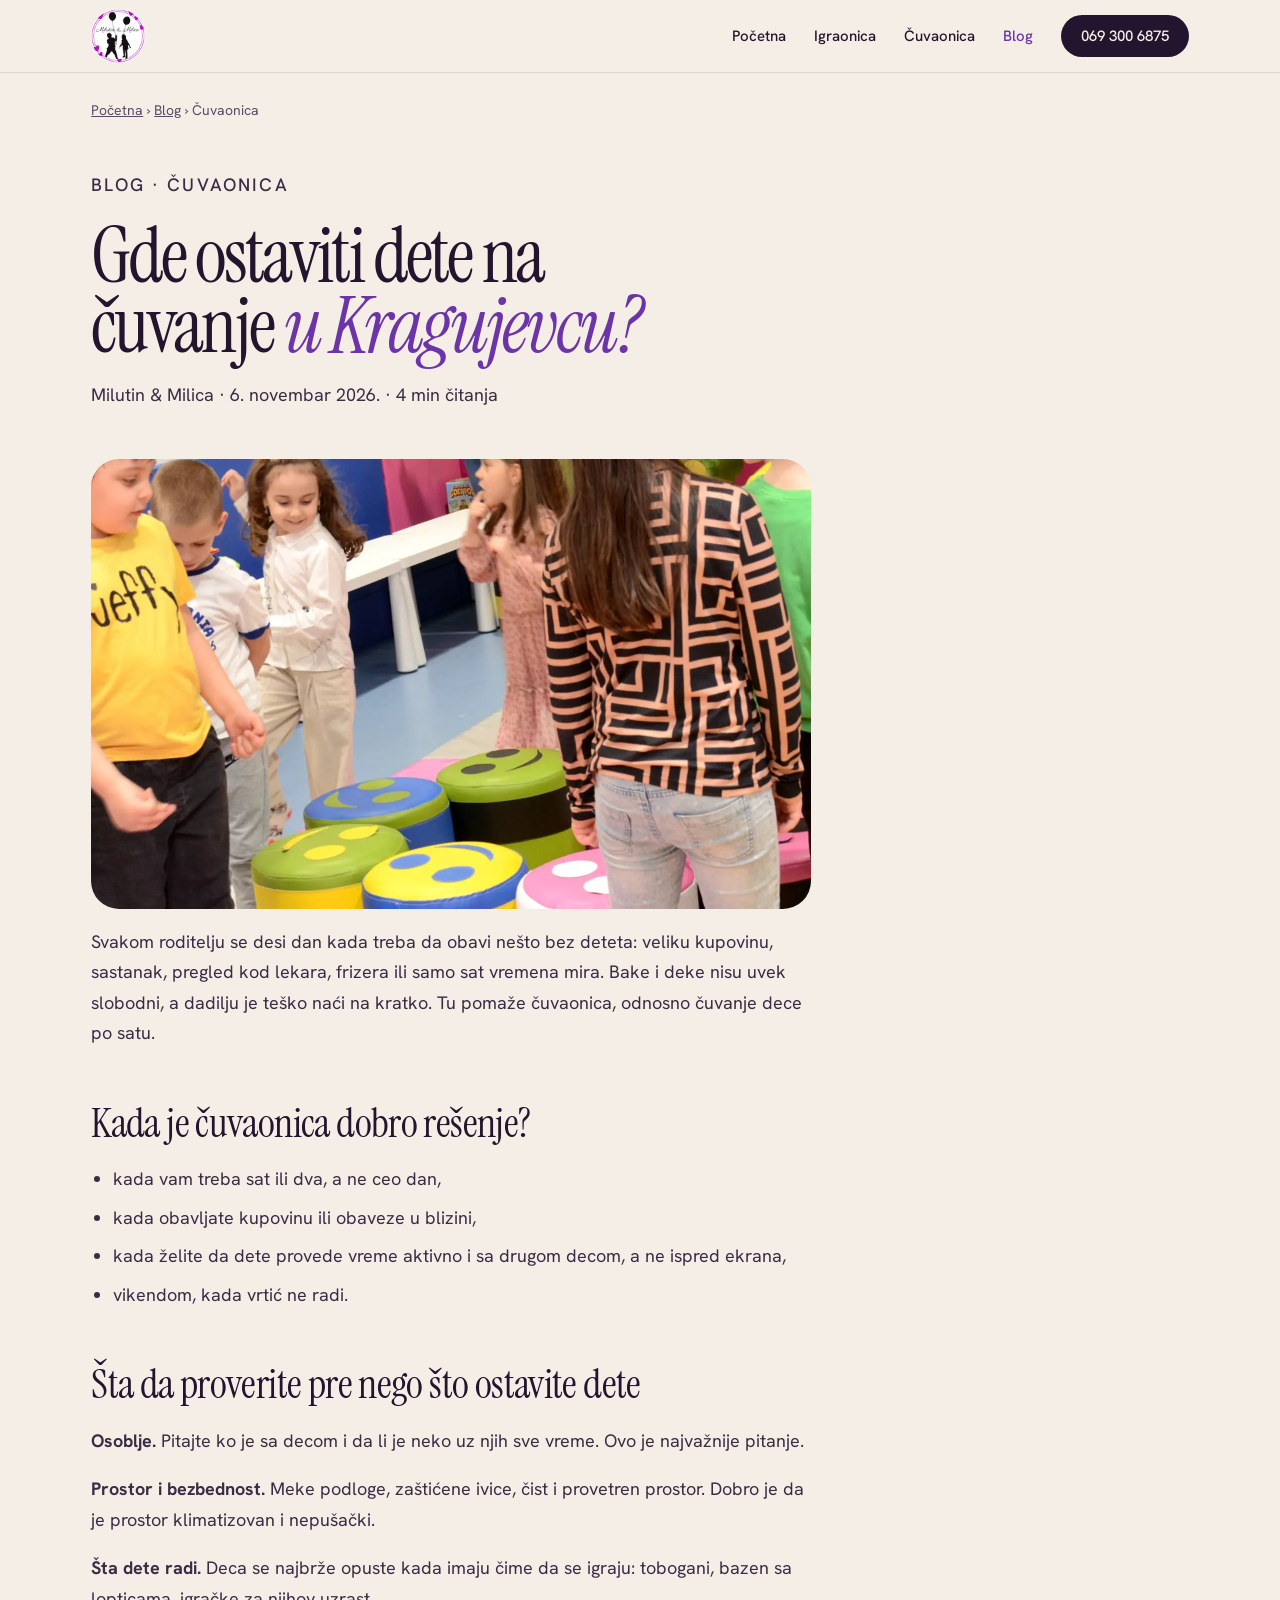
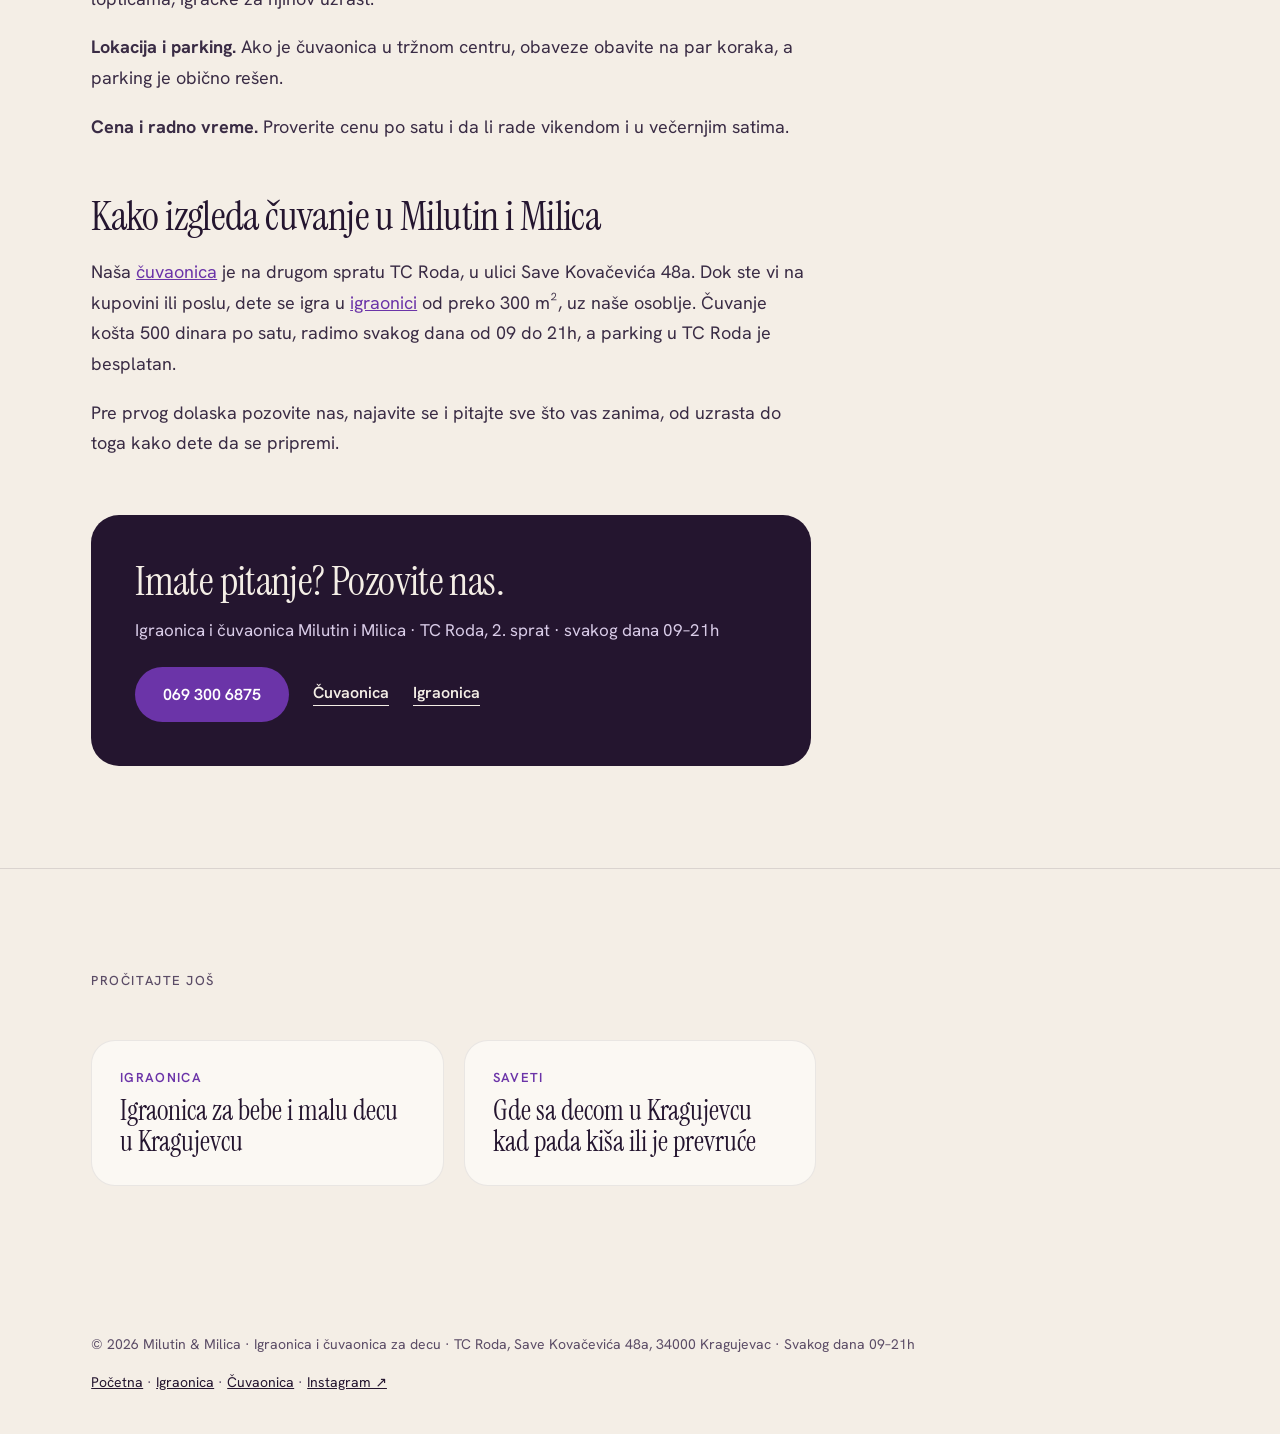
==== blog-gde-ostaviti-dete-na-cuvanje-kragujevac.html @ d4ab5230 "Add files via upload" ====
<!DOCTYPE html>
<html lang="sr">
<head>
<meta charset="utf-8">
<meta name="viewport" content="width=device-width, initial-scale=1">
<title>Gde ostaviti dete na čuvanje u Kragujevcu? Vodič za roditelje · Milutin &amp; Milica</title>
<meta name="description" content="Kupovina, sastanak, lekar ili frizer? Šta da proverite kada birate čuvanje dece u Kragujevcu i kako funkcioniše čuvaonica po satu u TC Roda.">
<meta name="robots" content="index, follow, max-image-preview:large">
<link rel="canonical" href="https://misicv89-ops.github.io/Milutin-i-Milica/blog-gde-ostaviti-dete-na-cuvanje-kragujevac">
<meta property="og:type" content="article">
<meta property="og:locale" content="sr_RS">
<meta property="og:site_name" content="Milutin &amp; Milica">
<meta property="og:url" content="https://misicv89-ops.github.io/Milutin-i-Milica/blog-gde-ostaviti-dete-na-cuvanje-kragujevac">
<meta property="og:title" content="Gde ostaviti dete na čuvanje u Kragujevcu?">
<meta property="og:description" content="Kupovina, sastanak, lekar ili frizer? Šta da proverite kada birate čuvanje dece u Kragujevcu i kako funkcioniše čuvaonica po satu u TC Roda.">
<meta property="og:image" content="https://misicv89-ops.github.io/Milutin-i-Milica/og-image.jpg">
<meta name="twitter:card" content="summary_large_image">
<meta name="theme-color" content="#F4EEE6">
<link rel="icon" href="data:image/svg+xml,%3Csvg xmlns='http://www.w3.org/2000/svg' viewBox='0 0 64 64'%3E%3Ccircle cx='32' cy='32' r='32' fill='%236B34A8'/%3E%3Ctext x='32' y='42' text-anchor='middle' font-family='Georgia,serif' font-size='26' fill='%23F4EEE6'%3EM%26amp;M%3C/text%3E%3C/svg%3E">
<link rel="preconnect" href="https://fonts.googleapis.com">
<link rel="preconnect" href="https://fonts.gstatic.com" crossorigin="">
<link href="https://fonts.googleapis.com/css2?family=Instrument+Serif:ital@0;1&amp;family=Hanken+Grotesk:wght@400;500;600&amp;display=swap" rel="stylesheet">
<link rel="stylesheet" href="mm-sub.css">
<script type="application/ld+json">{"@context": "https://schema.org", "@graph": [{"@type": "BreadcrumbList", "itemListElement": [{"@type": "ListItem", "position": 1, "name": "Početna", "item": "https://misicv89-ops.github.io/Milutin-i-Milica/"}, {"@type": "ListItem", "position": 2, "name": "Blog", "item": "https://misicv89-ops.github.io/Milutin-i-Milica/blog"}, {"@type": "ListItem", "position": 3, "name": "Gde ostaviti dete na čuvanje u Kragujevcu?", "item": "https://misicv89-ops.github.io/Milutin-i-Milica/blog-gde-ostaviti-dete-na-cuvanje-kragujevac"}]}, {"@type": "BlogPosting", "headline": "Gde ostaviti dete na čuvanje u Kragujevcu?", "description": "Kupovina, sastanak, lekar ili frizer? Šta da proverite kada birate čuvanje dece u Kragujevcu i kako funkcioniše čuvaonica po satu u TC Roda.", "inLanguage": "sr", "datePublished": "2026-11-06", "dateModified": "2026-11-06", "mainEntityOfPage": "https://misicv89-ops.github.io/Milutin-i-Milica/blog-gde-ostaviti-dete-na-cuvanje-kragujevac", "image": "https://misicv89-ops.github.io/Milutin-i-Milica/og-image.jpg", "author": {"@type": "Organization", "@id": "https://misicv89-ops.github.io/Milutin-i-Milica/#biz", "name": "Igraonica i čuvaonica Milutin i Milica"}, "publisher": {"@type": "Organization", "@id": "https://misicv89-ops.github.io/Milutin-i-Milica/#biz", "name": "Igraonica i čuvaonica Milutin i Milica"}}]}</script>
</head>
<body>
<header class="hd">
  <div class="wrap">
    <a href="./" aria-label="Milutin &amp; Milica, početna"><img src="uploads/milutin-i-milica-logo-badge.png" alt="Milutin &amp; Milica logo" width="54" height="54"></a>
    <nav class="nav" aria-label="Glavna navigacija">
      <a href="./">Početna</a>
      <a href="igraonica.html">Igraonica</a>
      <a href="cuvaonica.html">Čuvaonica</a>
      <a href="blog.html" aria-current="page">Blog</a>
      <a class="tel" href="tel:+381693006875">069 300 6875</a>
    </nav>
  </div>
</header>

<main>
<section class="top">
  <div class="wrap">
    <p class="crumbs"><a href="./">Početna</a> › <a href="blog.html">Blog</a> › Čuvaonica</p>
    <article class="post" style="margin-top:clamp(28px,4vw,56px)">
      <p class="eyebrow">Blog · Čuvaonica</p>
      <h1 class="h1" style="font-size:clamp(42px,6vw,88px)">Gde ostaviti dete na čuvanje <em>u Kragujevcu?</em></h1>
      <p class="meta">Milutin &amp; Milica · 6. novembar 2026. · 4 min čitanja</p>
      <div class="cover"><img src="uploads/milutin-i-milica-instagram-slike/galerija/galerija-deca-igra-u-krugu.webp" alt="Deca se igraju uz osoblje čuvaonice u Kragujevcu" fetchpriority="high"></div>
<p>Svakom roditelju se desi dan kada treba da obavi nešto bez deteta: veliku kupovinu, sastanak, pregled kod lekara, frizera ili samo sat vremena mira. Bake i deke nisu uvek slobodni, a dadilju je teško naći na kratko. Tu pomaže čuvaonica, odnosno čuvanje dece po satu.</p>
<h2>Kada je čuvaonica dobro rešenje?</h2>
<ul>
<li>kada vam treba sat ili dva, a ne ceo dan,</li>
<li>kada obavljate kupovinu ili obaveze u blizini,</li>
<li>kada želite da dete provede vreme aktivno i sa drugom decom, a ne ispred ekrana,</li>
<li>vikendom, kada vrtić ne radi.</li>
</ul>
<h2>Šta da proverite pre nego što ostavite dete</h2>
<p><strong>Osoblje.</strong> Pitajte ko je sa decom i da li je neko uz njih sve vreme. Ovo je najvažnije pitanje.</p>
<p><strong>Prostor i bezbednost.</strong> Meke podloge, zaštićene ivice, čist i provetren prostor. Dobro je da je prostor klimatizovan i nepušački.</p>
<p><strong>Šta dete radi.</strong> Deca se najbrže opuste kada imaju čime da se igraju: tobogani, bazen sa lopticama, igračke za njihov uzrast.</p>
<p><strong>Lokacija i parking.</strong> Ako je čuvaonica u tržnom centru, obaveze obavite na par koraka, a parking je obično rešen.</p>
<p><strong>Cena i radno vreme.</strong> Proverite cenu po satu i da li rade vikendom i u večernjim satima.</p>
<h2>Kako izgleda čuvanje u Milutin i Milica</h2>
<p>Naša <a href="cuvaonica.html">čuvaonica</a> je na drugom spratu TC Roda, u ulici Save Kovačevića 48a. Dok ste vi na kupovini ili poslu, dete se igra u <a href="igraonica.html">igraonici</a> od preko 300 m², uz naše osoblje. Čuvanje košta 500 dinara po satu, radimo svakog dana od 09 do 21h, a parking u TC Roda je besplatan.</p>
<p>Pre prvog dolaska pozovite nas, najavite se i pitajte sve što vas zanima, od uzrasta do toga kako dete da se pripremi.</p>
      <div class="cta">
        <h2 class="h3" style="margin:0">Imate pitanje? Pozovite nas.</h2>
        <p style="margin:12px 0 0;font-size:17px">Igraonica i čuvaonica Milutin i Milica · TC Roda, 2. sprat · svakog dana 09–21h</p>
        <div class="btns" style="margin-top:22px"><a class="btn" href="tel:+381693006875">069 300 6875</a><a class="lnk" href="cuvaonica.html" style="color:#F4EEE6">Čuvaonica</a><a class="lnk" href="igraonica.html" style="color:#F4EEE6">Igraonica</a></div>
      </div>
    </article>
  </div>
</section>

<section class="sec">
  <div class="wrap">
    <p class="eyebrow">Pročitajte još</p>
    <div class="more">
      <a href="blog-igraonica-za-bebe-kragujevac.html"><small>Igraonica</small><strong>Igraonica za bebe i malu decu u Kragujevcu</strong></a>
      <a href="blog-gde-sa-decom-kragujevac.html"><small>Saveti</small><strong>Gde sa decom u Kragujevcu kad pada kiša ili je prevruće</strong></a>
    </div>
  </div>
</section>
</main>

<footer class="ft">
  <div class="wrap">
    <span>© 2026 Milutin &amp; Milica · Igraonica i čuvaonica za decu · TC Roda, Save Kovačevića 48a, 34000 Kragujevac · Svakog dana 09–21h</span>
    <span><a href="./">Početna</a> · <a href="igraonica.html">Igraonica</a> · <a href="cuvaonica.html">Čuvaonica</a> · <a href="https://www.instagram.com/igraonica_milutin_i_milica/" target="_blank" rel="noopener">Instagram ↗</a></span>
  </div>
</footer>
<nav class="mbar" aria-label="Brzi poziv"><a href="tel:+381693006875">Pozovi 069 300 6875</a></nav>
</body>
</html>
---- mm-sub.css ----
*{box-sizing:border-box}
html{scroll-behavior:smooth}
body{margin:0;background:#F4EEE6;color:#24152F;font-family:'Hanken Grotesk',system-ui,sans-serif;-webkit-font-smoothing:antialiased}
a{color:#6B34A8}
:focus-visible{outline:2px solid #6B34A8;outline-offset:4px}
em{font-style:italic;color:#6B34A8}
.wrap{max-width:1200px;margin:0 auto;padding:0 clamp(20px,4vw,56px)}
.hd{position:sticky;top:0;z-index:40;background:rgba(244,238,230,.9);backdrop-filter:blur(16px);-webkit-backdrop-filter:blur(16px);border-bottom:1px solid rgba(36,21,47,.1)}
.hd .wrap{display:flex;align-items:center;justify-content:space-between;gap:12px 20px;min-height:72px}
.hd img{width:54px;height:54px;border-radius:50%;background:#fff;display:block}
.nav{display:flex;align-items:center;gap:28px;font-size:15px;font-weight:500}
.nav a{color:#24152F;text-decoration:none;white-space:nowrap}
.nav a:hover,.nav a[aria-current]{color:#6B34A8}
.nav .tel{padding:11px 20px;border-radius:999px;background:#24152F;color:#F4EEE6}
.nav .tel:hover{background:#6B34A8;color:#fff}
.crumbs{margin:0;padding-top:28px;font-size:14px;color:#5B4C66}
.crumbs a{color:#5B4C66}
.eyebrow{margin:0;font-size:13px;font-weight:500;letter-spacing:.12em;text-transform:uppercase;color:#5B4C66}
.h1{margin:20px 0 0;font-family:'Instrument Serif',serif;font-weight:400;font-size:clamp(48px,7.4vw,120px);line-height:.92;letter-spacing:-.035em;text-wrap:balance}
.h2{margin:0;font-family:'Instrument Serif',serif;font-weight:400;font-size:clamp(36px,4.6vw,72px);line-height:1;letter-spacing:-.025em;text-wrap:balance}
.h3{margin:0;font-family:'Instrument Serif',serif;font-weight:400;font-size:clamp(26px,2.4vw,34px);line-height:1.1}
.lead{margin:28px 0 0;max-width:620px;font-size:clamp(17px,1.4vw,20px);line-height:1.6;color:#4A3B55;text-wrap:pretty}
.txt{max-width:680px;font-size:17px;line-height:1.65;color:#4A3B55}
.btns{margin-top:32px;display:flex;flex-wrap:wrap;gap:14px 24px;align-items:center}
.btn{display:inline-flex;align-items:center;gap:12px;padding:17px 28px;border-radius:999px;background:#6B34A8;color:#fff;font-weight:600;font-size:16px;text-decoration:none;transition:background .25s}
.btn:hover{background:#24152F;color:#fff}
.lnk{font-weight:600;font-size:16px;color:#24152F;text-decoration:none;border-bottom:1px solid currentColor;padding-bottom:2px}
.lnk:hover{color:#6B34A8}
.sec{padding:clamp(64px,8vw,128px) 0;border-top:1px solid rgba(36,21,47,.12)}
.top{padding:0 0 clamp(64px,8vw,112px)}
.split{display:grid;grid-template-columns:repeat(auto-fit,minmax(min(100%,420px),1fr));gap:clamp(32px,5vw,80px);align-items:center}
.round{aspect-ratio:1/1;width:100%;border-radius:50%;overflow:hidden;background:#E4DACE}
.round img{width:100%;height:100%;object-fit:cover;display:block}
.grid{display:grid;grid-template-columns:repeat(auto-fill,minmax(min(100%,300px),1fr));gap:20px;margin-top:clamp(36px,4vw,64px)}
.card{background:#FBF8F3;border:1px solid rgba(36,21,47,.08);border-radius:24px;overflow:hidden}
.card img{width:100%;aspect-ratio:4/3;object-fit:cover;display:block;background:#E4DACE}
.card .in{padding:22px 24px 26px}
.card p{margin:10px 0 0;font-size:16px;line-height:1.55;color:#4A3B55}
.list{list-style:none;padding:0;margin:28px 0 0;border-top:1px solid rgba(36,21,47,.2)}
.list li{padding:16px 0;border-bottom:1px solid rgba(36,21,47,.2);font-size:17px;line-height:1.5}
.list strong{font-weight:600}
.dark{background:#24152F;color:#F4EEE6}
.dark em,.dark .eyebrow{color:#C9B5E4}
.dark .txt,.dark .lead{color:#D9CCE8}
.price{margin:0;font-family:'Instrument Serif',serif;font-size:clamp(72px,9vw,140px);line-height:.9;letter-spacing:-.03em}
.price small{font-family:'Hanken Grotesk',sans-serif;font-size:16px;letter-spacing:0;color:#C9B5E4}
.faq{margin-top:clamp(32px,4vw,56px);border-top:1px solid rgba(36,21,47,.2)}
.faq details{border-bottom:1px solid rgba(36,21,47,.2)}
.faq summary{cursor:pointer;list-style:none;padding:22px 0;display:grid;grid-template-columns:minmax(0,1fr) auto;gap:16px;align-items:center}
.faq summary::-webkit-details-marker{display:none}
.faq summary span{font-size:28px;line-height:1;color:#6B34A8;transition:transform .25s}
.faq details[open] summary span{transform:rotate(45deg)}
.faq details p{margin:0 0 22px;max-width:680px;font-size:17px;line-height:1.6;color:#4A3B55}
.more{display:grid;grid-template-columns:repeat(auto-fill,minmax(min(100%,320px),1fr));gap:20px;margin-top:clamp(32px,4vw,56px)}
.more a{display:block;padding:28px;border-radius:24px;background:#FBF8F3;border:1px solid rgba(36,21,47,.08);color:#24152F;text-decoration:none;transition:transform .3s}
.more a:hover{transform:translateY(-4px)}
.more small{display:block;font-size:13px;letter-spacing:.1em;text-transform:uppercase;color:#6B34A8;font-weight:600}
.more strong{display:block;margin-top:10px;font-family:'Instrument Serif',serif;font-weight:400;font-size:28px;line-height:1.1}
.call{display:flex;flex-wrap:wrap;align-items:flex-end;justify-content:space-between;gap:20px;color:#F4EEE6;text-decoration:none}
.call:hover{color:#C9B5E4}
.call b{display:block;margin-top:10px;font-family:'Instrument Serif',serif;font-weight:400;font-size:clamp(48px,8vw,136px);line-height:.9;letter-spacing:-.035em;white-space:nowrap}
.ft{padding:44px 0 40px;font-size:14px;line-height:1.6;color:#5B4C66}
.ft .wrap{display:flex;flex-wrap:wrap;justify-content:space-between;gap:16px}
.ft a{color:#24152F}
.mbar{display:none}
@media (max-width:759px){
.hd .wrap{flex-wrap:wrap;min-height:64px;padding-top:6px}
.nav{order:3;width:100%;gap:22px;overflow-x:auto;padding:4px 0 12px;-webkit-overflow-scrolling:touch}
.nav .tel{display:none}
.mbar{display:flex;position:fixed;left:12px;right:12px;bottom:12px;z-index:50;padding:5px;border-radius:999px;background:#24152F;box-shadow:0 18px 40px -14px rgba(36,21,47,.7)}
.mbar a{flex:1;display:grid;place-items:center;min-height:50px;border-radius:999px;background:#6B34A8;color:#fff;font-weight:600;font-size:16px;text-decoration:none}
.ft{padding-bottom:110px}
}
@media (prefers-reduced-motion: reduce){html{scroll-behavior:auto}*{transition:none!important}}
.post{max-width:720px}
.post h2{margin:52px 0 0;font-family:'Instrument Serif',serif;font-weight:400;font-size:clamp(30px,3.2vw,44px);line-height:1.1;letter-spacing:-.015em}
.post p,.post li{font-size:18px;line-height:1.7;color:#3A2C45}
.post p{margin:18px 0 0}
.post ul{margin:18px 0 0;padding-left:22px}
.post li{margin-top:8px}
.post .cover{margin-top:clamp(32px,4vw,48px);aspect-ratio:16/10;border-radius:28px;overflow:hidden;background:#E4DACE}
.post .cover img{width:100%;height:100%;object-fit:cover;display:block}
.meta{margin:20px 0 0;font-size:14px;color:#5B4C66}
.cta{margin-top:56px;padding:clamp(28px,4vw,44px);border-radius:28px;background:#24152F;color:#F4EEE6}
.cta p{color:#D9CCE8}
.cta .h3{color:#F4EEE6}
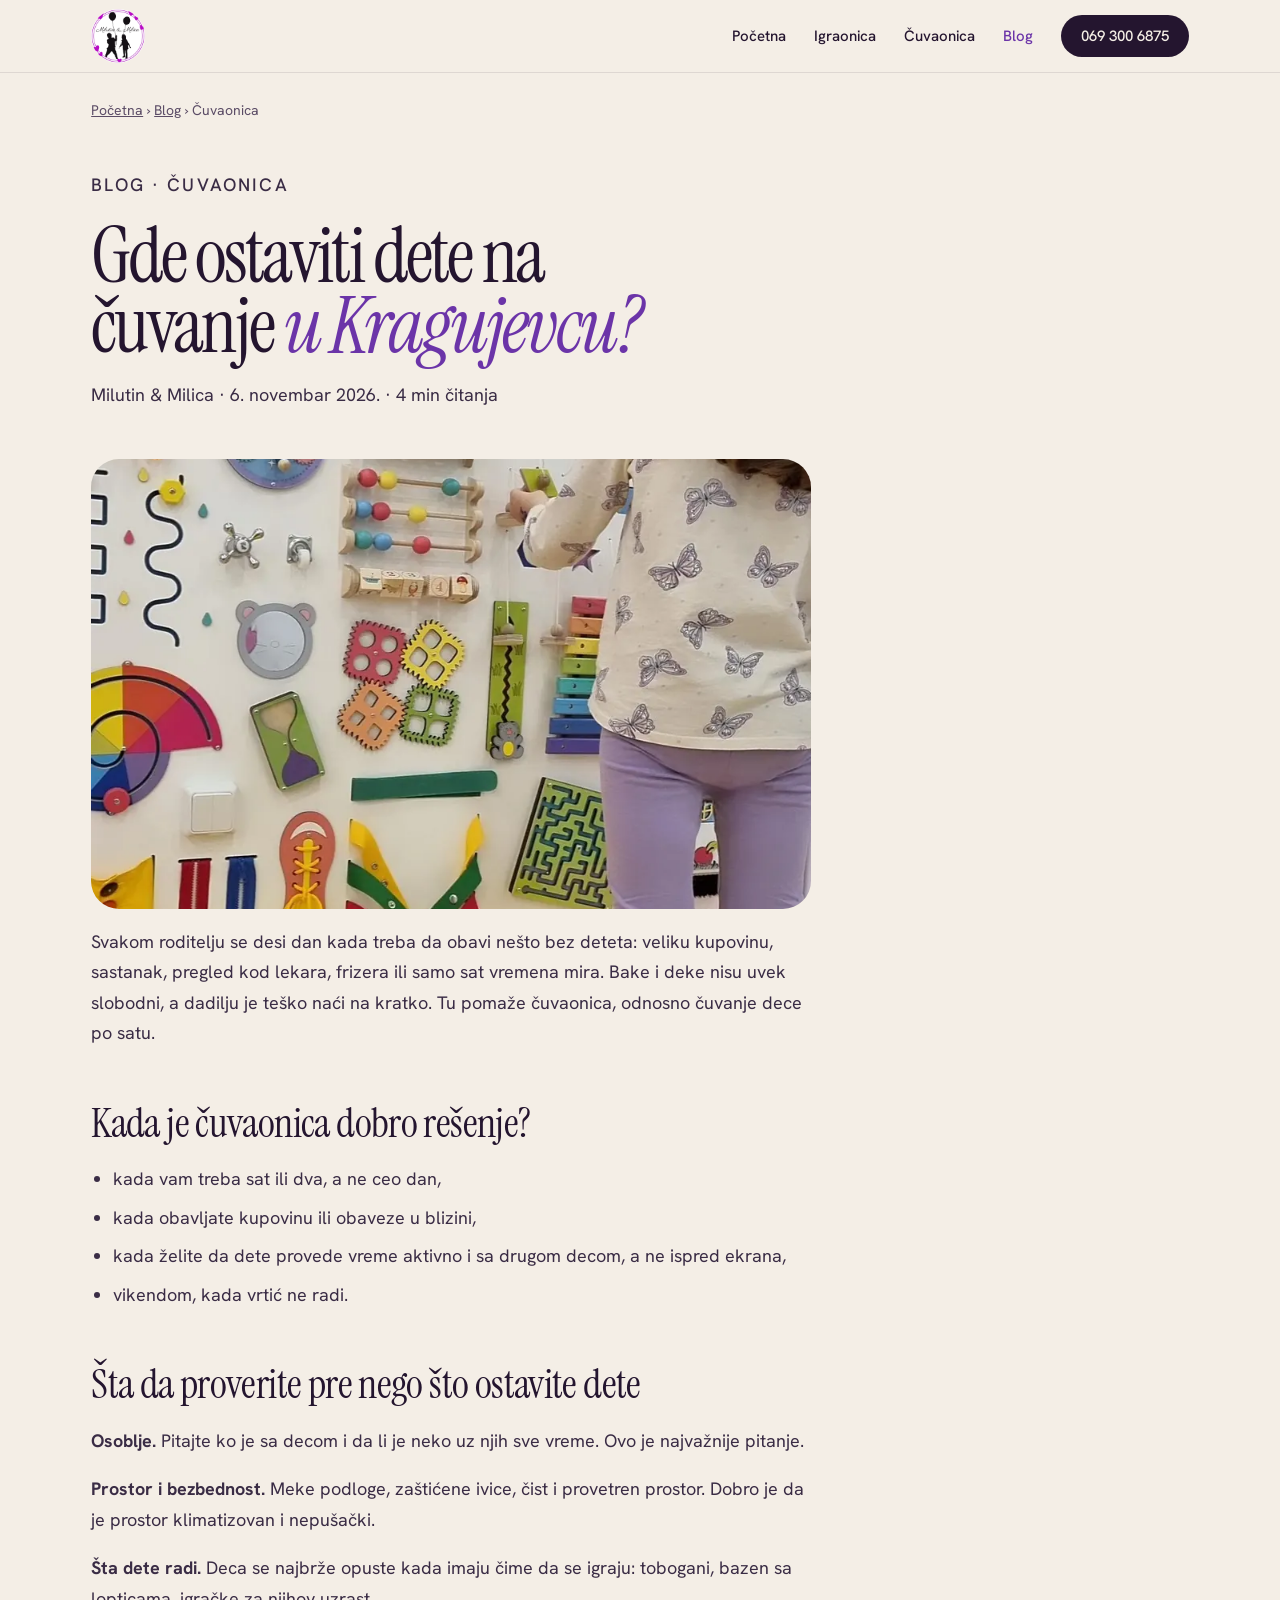
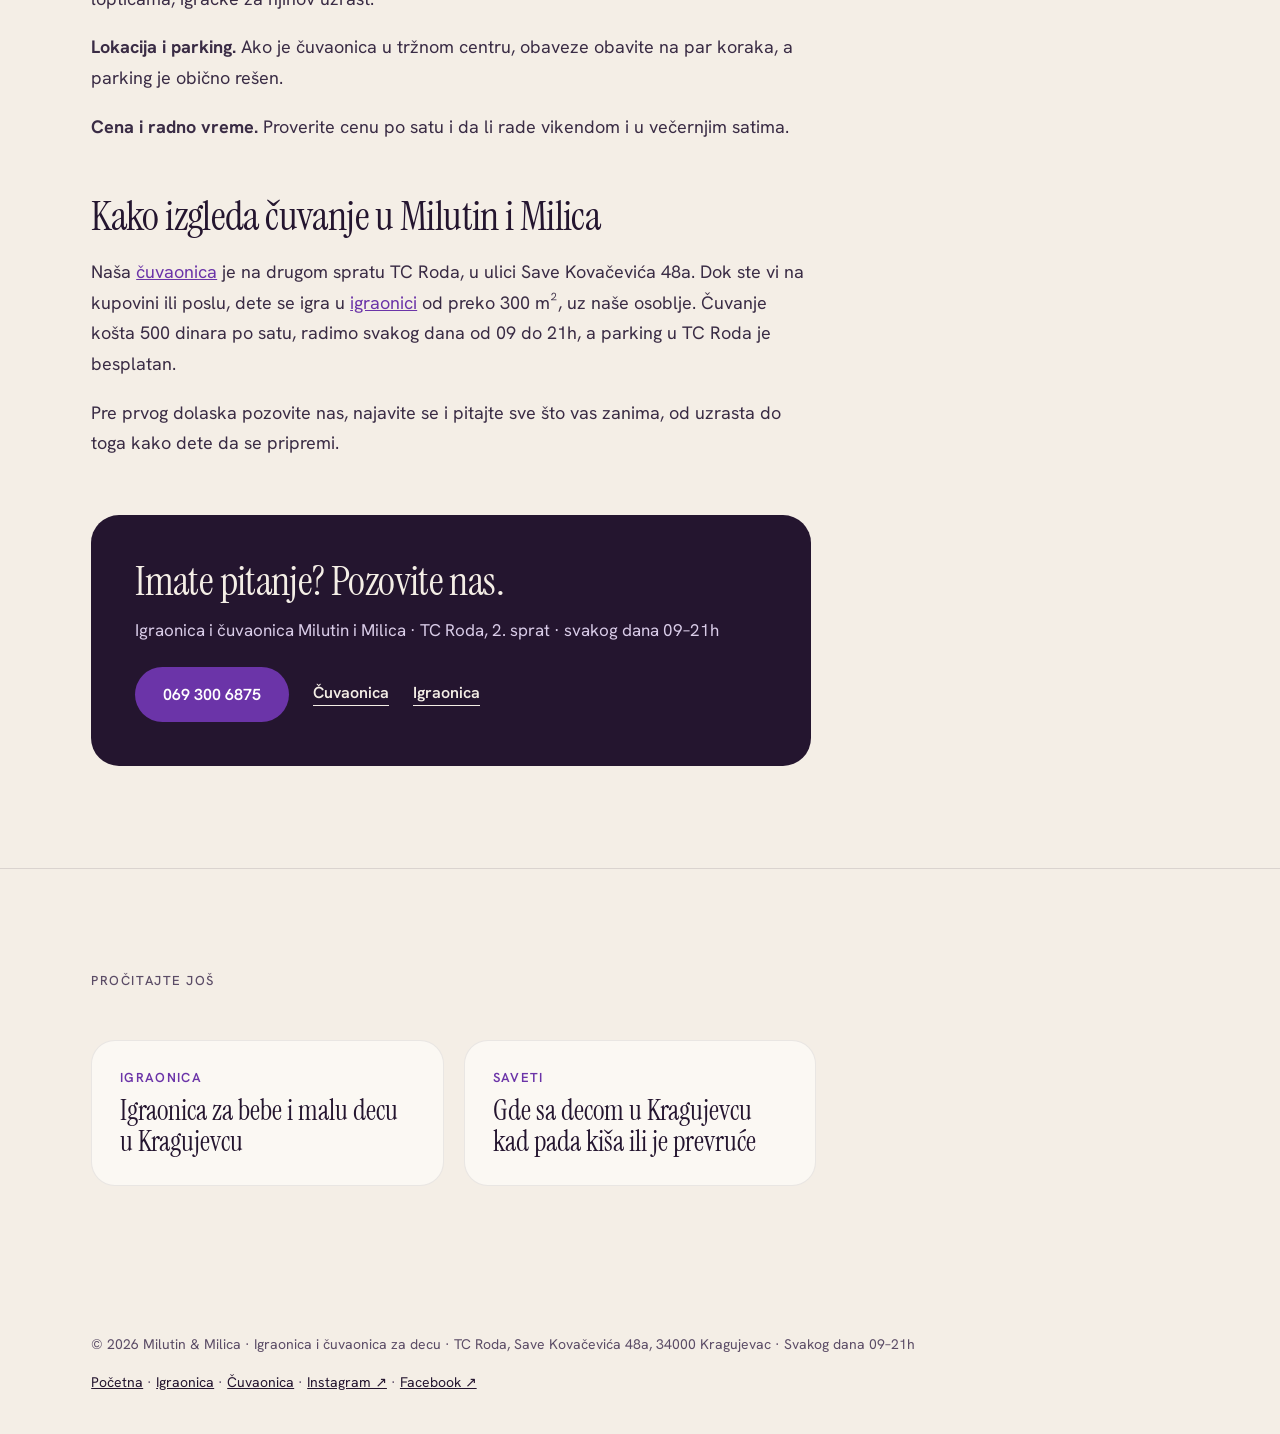
==== commit ee091c3e: "Add files via upload" ====
--- a/blog-gde-ostaviti-dete-na-cuvanje-kragujevac.html
+++ b/blog-gde-ostaviti-dete-na-cuvanje-kragujevac.html
@@ -45,7 +45,7 @@
       <p class="eyebrow">Blog · Čuvaonica</p>
       <h1 class="h1" style="font-size:clamp(42px,6vw,88px)">Gde ostaviti dete na čuvanje <em>u Kragujevcu?</em></h1>
       <p class="meta">Milutin &amp; Milica · 6. novembar 2026. · 4 min čitanja</p>
-      <div class="cover"><img src="uploads/milutin-i-milica-instagram-slike/galerija/galerija-deca-igra-u-krugu.webp" alt="Deca se igraju uz osoblje čuvaonice u Kragujevcu" fetchpriority="high"></div>
+      <div class="cover"><img src="uploads/slike/devojcica-zidna-tabla-cuvaonica-kragujevac.webp" alt="Devojčica se igra na zidnoj tabli sa igračkama u čuvaonici" fetchpriority="high"></div>
 <p>Svakom roditelju se desi dan kada treba da obavi nešto bez deteta: veliku kupovinu, sastanak, pregled kod lekara, frizera ili samo sat vremena mira. Bake i deke nisu uvek slobodni, a dadilju je teško naći na kratko. Tu pomaže čuvaonica, odnosno čuvanje dece po satu.</p>
 <h2>Kada je čuvaonica dobro rešenje?</h2>
 <ul>
@@ -86,7 +86,7 @@
 <footer class="ft">
   <div class="wrap">
     <span>© 2026 Milutin &amp; Milica · Igraonica i čuvaonica za decu · TC Roda, Save Kovačevića 48a, 34000 Kragujevac · Svakog dana 09–21h</span>
-    <span><a href="./">Početna</a> · <a href="igraonica.html">Igraonica</a> · <a href="cuvaonica.html">Čuvaonica</a> · <a href="https://www.instagram.com/igraonica_milutin_i_milica/" target="_blank" rel="noopener">Instagram ↗</a></span>
+    <span><a href="./">Početna</a> · <a href="igraonica.html">Igraonica</a> · <a href="cuvaonica.html">Čuvaonica</a> · <a href="https://www.instagram.com/igraonica_milutin_i_milica/" target="_blank" rel="noopener">Instagram ↗</a> · <a href="https://www.facebook.com/milutin.milica.2025/" target="_blank" rel="noopener">Facebook ↗</a></span>
   </div>
 </footer>
 <nav class="mbar" aria-label="Brzi poziv"><a href="tel:+381693006875">Pozovi 069 300 6875</a></nav>
--- a/mm-sub.css
+++ b/mm-sub.css
@@ -84,3 +84,9 @@
 .cta{margin-top:56px;padding:clamp(28px,4vw,44px);border-radius:28px;background:#24152F;color:#F4EEE6}
 .cta p{color:#D9CCE8}
 .cta .h3{color:#F4EEE6}
+/* blog: portretne slike na mobilnom prikaži skoro cele */
+@media (max-width:759px){
+.card > a > img{aspect-ratio:4/5;object-position:50% 30%}
+.post .cover{aspect-ratio:4/5}
+.post .cover img{object-position:50% 30%}
+}
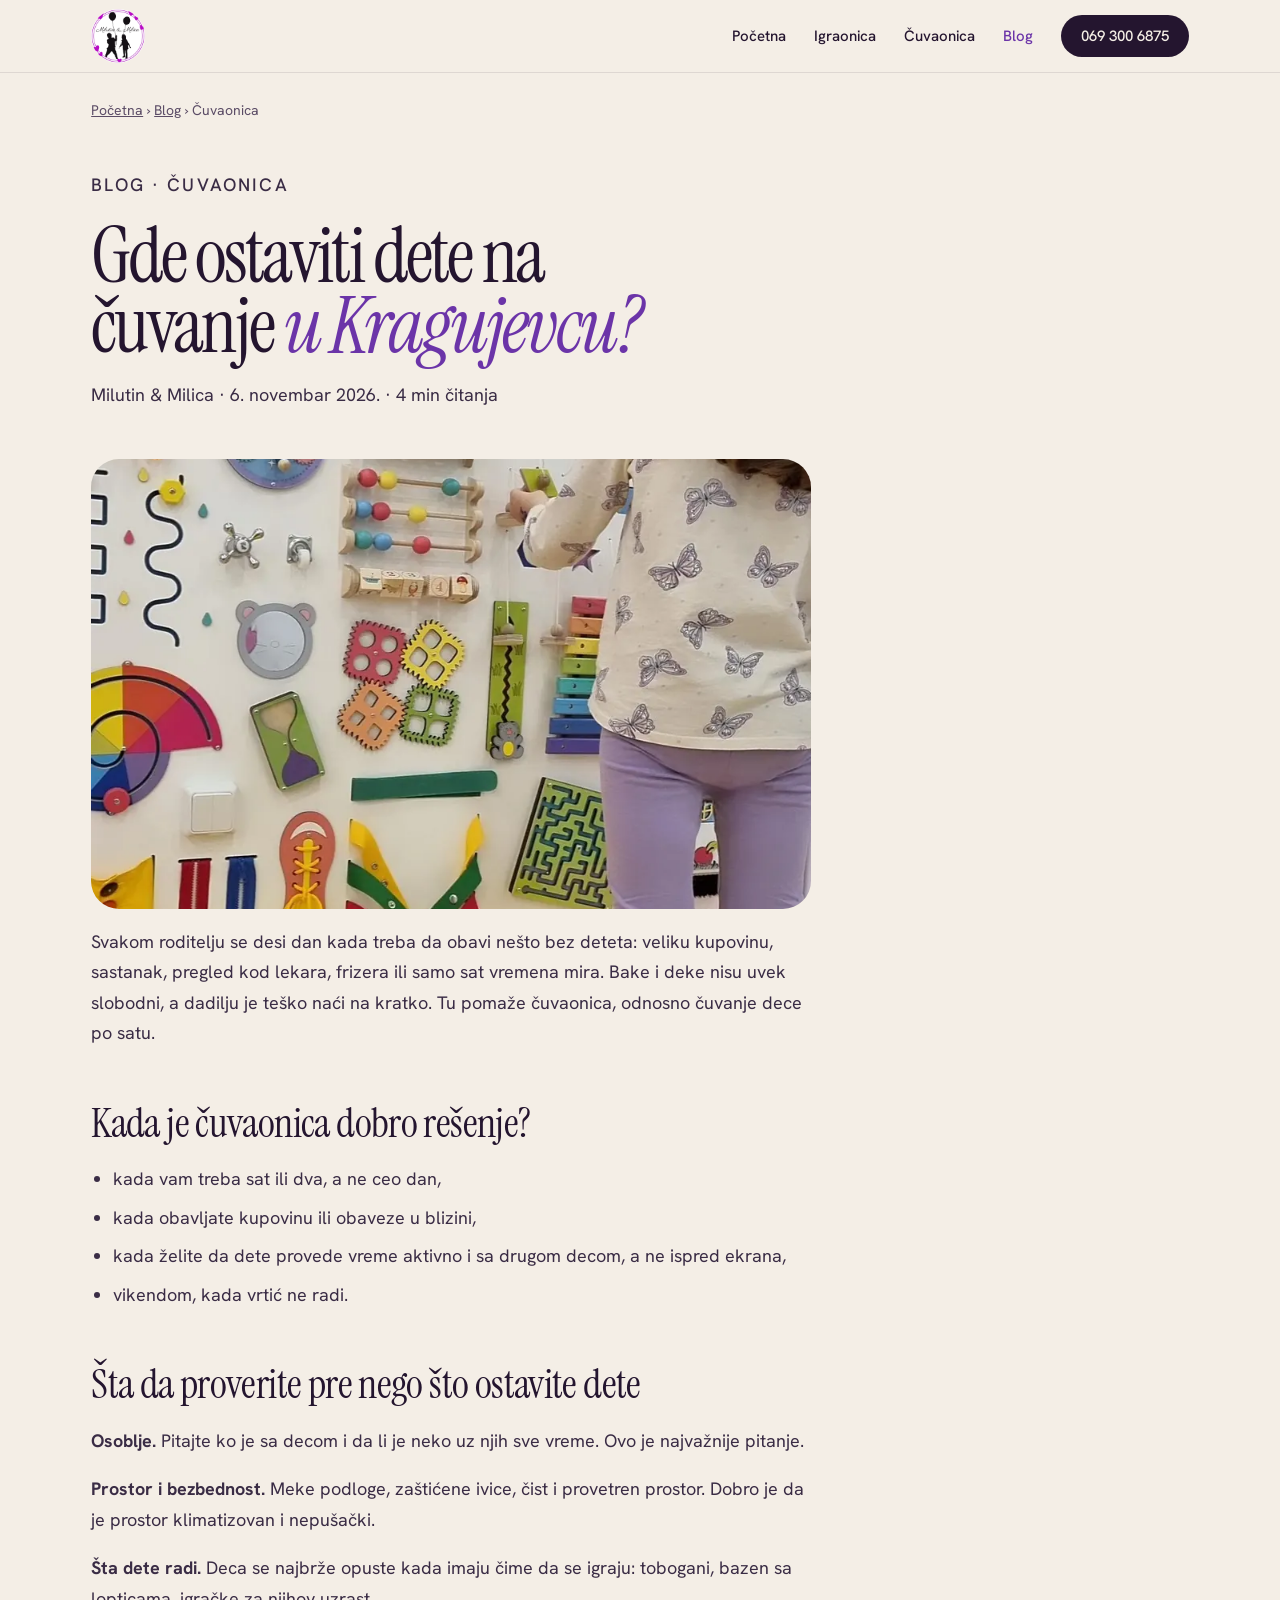
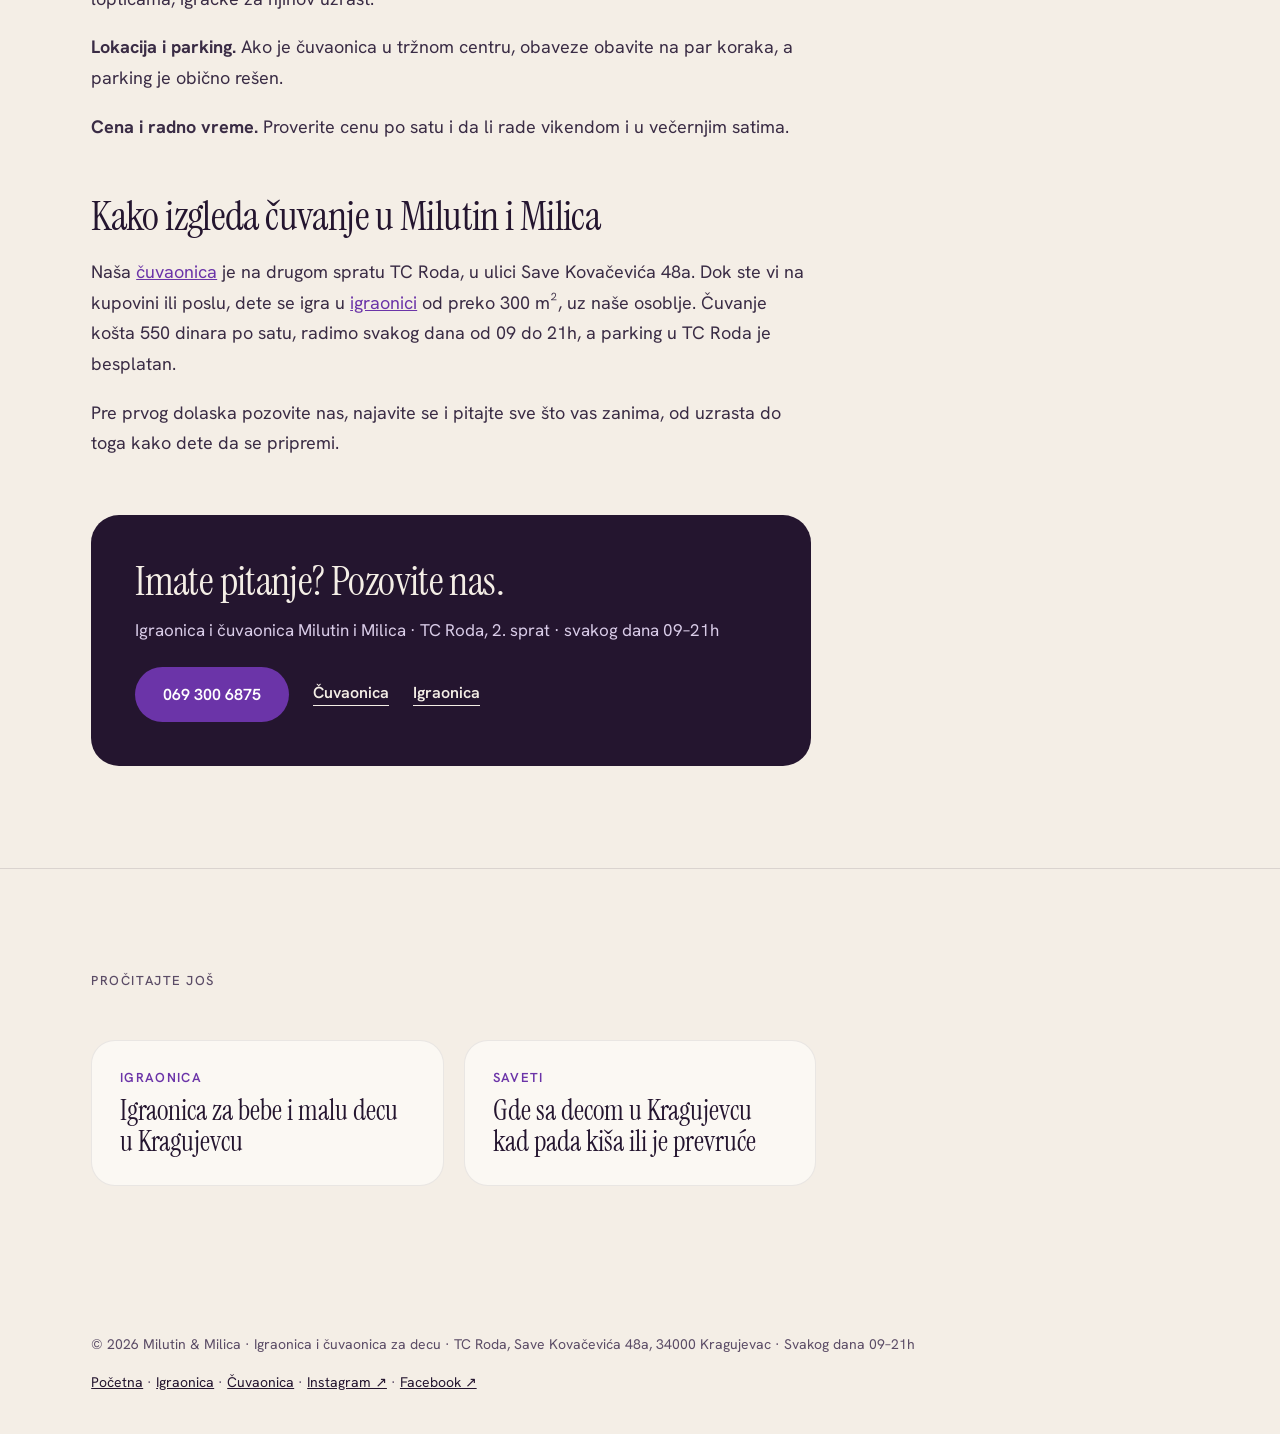
==== commit 1d926d18: "Add files via upload" ====
--- a/blog-gde-ostaviti-dete-na-cuvanje-kragujevac.html
+++ b/blog-gde-ostaviti-dete-na-cuvanje-kragujevac.html
@@ -61,7 +61,7 @@
 <p><strong>Lokacija i parking.</strong> Ako je čuvaonica u tržnom centru, obaveze obavite na par koraka, a parking je obično rešen.</p>
 <p><strong>Cena i radno vreme.</strong> Proverite cenu po satu i da li rade vikendom i u večernjim satima.</p>
 <h2>Kako izgleda čuvanje u Milutin i Milica</h2>
-<p>Naša <a href="cuvaonica.html">čuvaonica</a> je na drugom spratu TC Roda, u ulici Save Kovačevića 48a. Dok ste vi na kupovini ili poslu, dete se igra u <a href="igraonica.html">igraonici</a> od preko 300 m², uz naše osoblje. Čuvanje košta 500 dinara po satu, radimo svakog dana od 09 do 21h, a parking u TC Roda je besplatan.</p>
+<p>Naša <a href="cuvaonica.html">čuvaonica</a> je na drugom spratu TC Roda, u ulici Save Kovačevića 48a. Dok ste vi na kupovini ili poslu, dete se igra u <a href="igraonica.html">igraonici</a> od preko 300 m², uz naše osoblje. Čuvanje košta 550 dinara po satu, radimo svakog dana od 09 do 21h, a parking u TC Roda je besplatan.</p>
 <p>Pre prvog dolaska pozovite nas, najavite se i pitajte sve što vas zanima, od uzrasta do toga kako dete da se pripremi.</p>
       <div class="cta">
         <h2 class="h3" style="margin:0">Imate pitanje? Pozovite nas.</h2>
